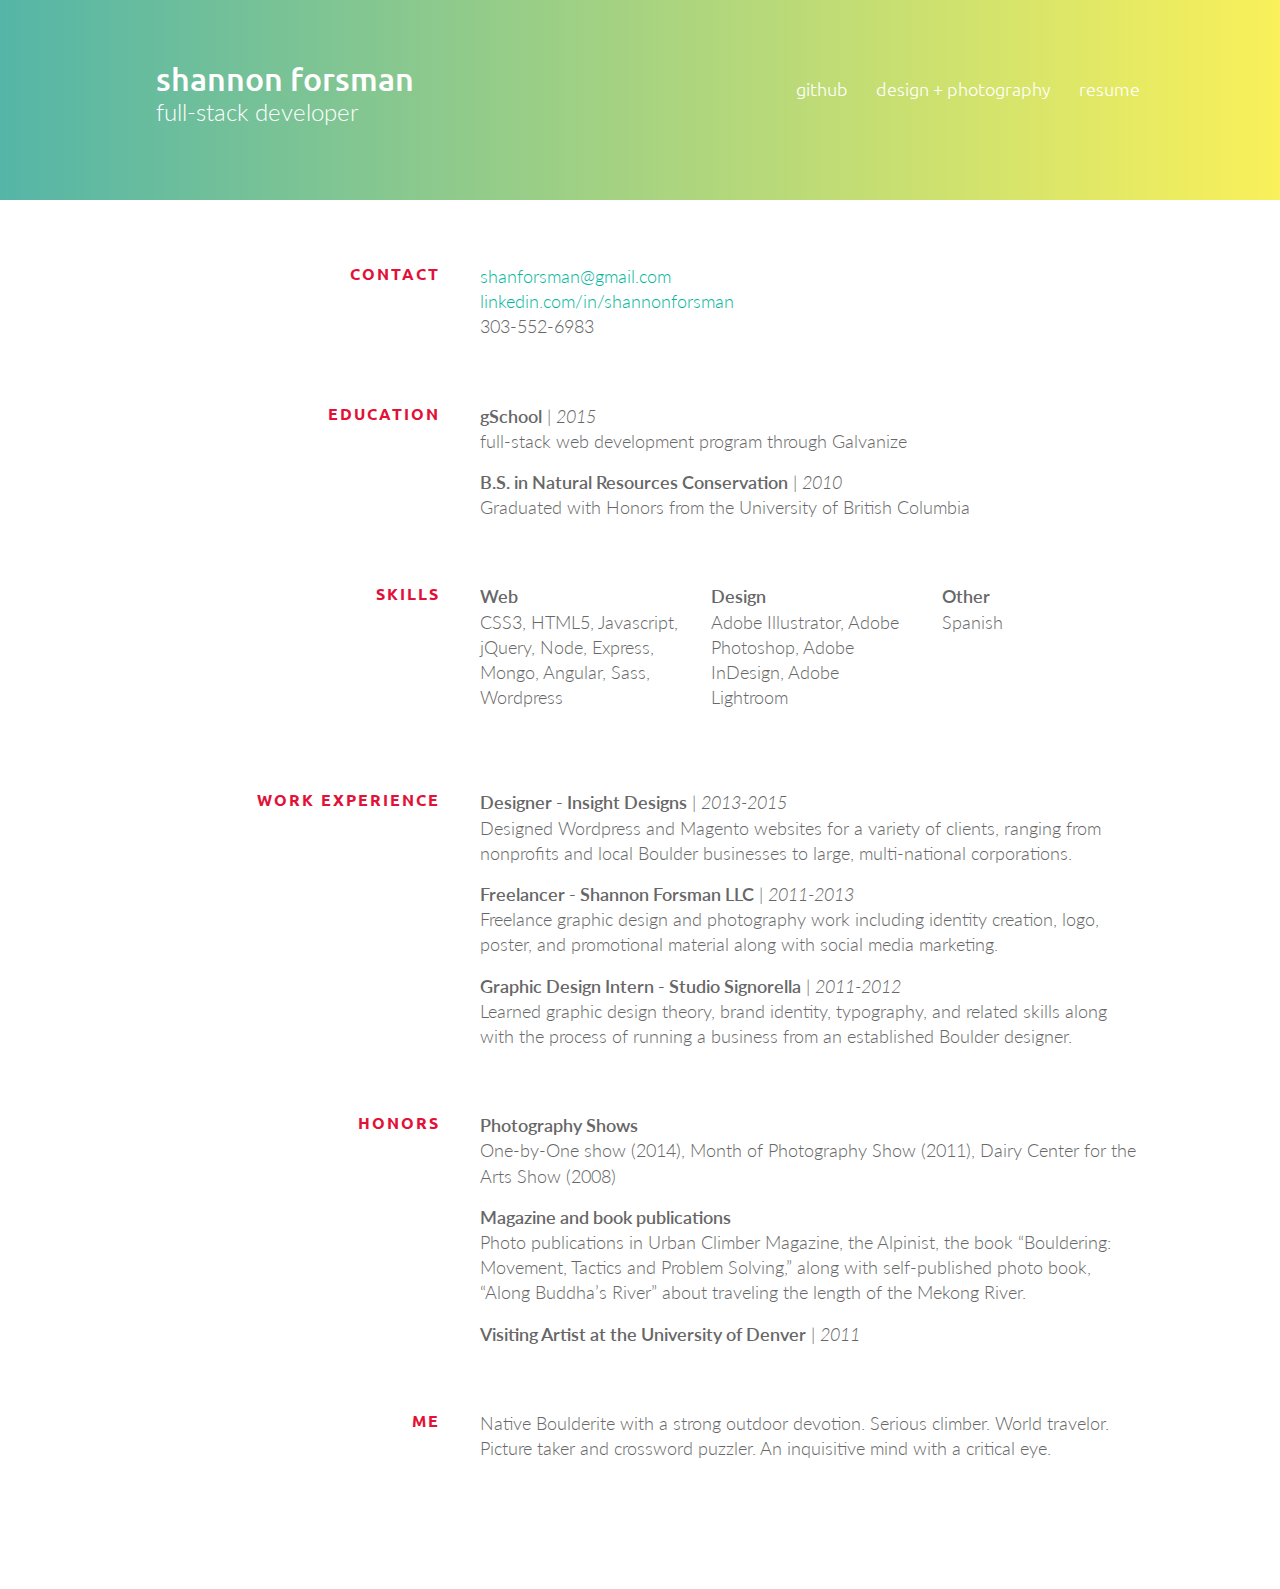
==== resume.html @ 763053ac "updated resume page" ====
<html lang="en">
<head>
  <meta charset="UTF-8">
  <title>shannon forsman</title>
  <link rel="stylesheet" href="css/style.css">
  <meta name="viewport" content="width=device-width, initial-scale=1">
  <script src="http://code.jquery.com/jquery-1.11.3.min.js"></script>
</head>
<body>
<header>
  <div class="gradient"></div>
  <div class="header">
    <a href="index.html">
      <div class="title">
        <h1>shannon forsman</h1>
        <h2>full-stack developer</h2>
      </div>
    </a>
    <nav>
      <a class='nav-links' href='https://github.com/shannonforsman' target='_blank'>github</a><span class="pipe">|</span>
      <a class='nav-links' href='http://www.shannonforsman.com/' target='_blank'>design + photography</a><span class="pipe">|</span>
      <a class='nav-links' href ='resume.html' data-target='contact'>resume</a>
    </nav>
  </div>
</header>
<main class='clearfix resume'>
  <section class="about clearfix">
    <div class="third">
      <h2>Contact</h2>
    </div>
    <div class="two-thirds">
      <p>
        <a href="mailto:shanforsman@gmail.com">shanforsman@gmail.com</a><br>
        <a href="https://www.linkedin.com/in/shannonforsman" target="_blank">linkedin.com/in/shannonforsman</a><br>
        303-552-6983<br>
      </p>
    </div>
  </section>
  <section class="about clearfix">
    <div class="third">
      <h2>Education</h2>
    </div>
    <div class="two-thirds">
      <p><strong>gSchool</strong>  | <em>2015</em><br>full-stack web development program through Galvanize</p>
      <p><strong>B.S. in Natural Resources Conservation</strong> | <em>2010</em><br> Graduated with Honors from the University of British Columbia </p>
    </div>
  </section>
  <section class="about clearfix">
    <div class="third">
      <h2>Skills</h2>
    </div>
    <div class="two-thirds">
      <div class="resume-item"><p><strong>Web</strong><br>CSS3, HTML5, Javascript, jQuery, Node, Express, Mongo, Angular, Sass, Wordpress</p></div>
      <div class="resume-item"><p><strong>Design</strong><br>Adobe Illustrator, Adobe Photoshop, Adobe InDesign, Adobe Lightroom</p></div>
      <div class="resume-item"><p><strong>Other</strong><br>Spanish</p></div>
    </div>
  </section>
  <section class="about clearfix">
    <div class="third">
      <h2>Work Experience</h2>
    </div>
    <div class="two-thirds">
      <p><strong>Designer - Insight Designs</strong> | <em>2013-2015</em><br>Designed Wordpress and Magento websites for a variety of clients, ranging from nonprofits and local Boulder businesses to large, multi-national corporations.</p>
      <p><strong>Freelancer - Shannon Forsman LLC</strong> | <em>2011-2013</em><br> Freelance graphic design and photography work including identity creation, logo, poster, and promotional material along with social media marketing.</p>
      <p><strong>Graphic Design Intern - Studio Signorella</strong> | <em>2011-2012</em><br> Learned graphic design theory, brand identity, typography, and related skills along with the process of running a business from an established Boulder designer.</p>
    </div>
  </section>
  <section class="about clearfix">
    <div class="third">
      <h2>Honors</h2>
    </div>
    <div class="two-thirds">
      <p><strong>Photography Shows</strong><br>One-by-One show (2014), Month of Photography Show (2011), Dairy Center for the Arts Show (2008)</p>
      <p><strong>Magazine and book publications</strong><br>Photo publications in Urban Climber Magazine, the Alpinist, the book “Bouldering: Movement, Tactics and Problem Solving,” along with self-published photo book, “Along Buddha’s River” about traveling the length of the Mekong River.</p>
      <p><strong>Visiting Artist at the University of Denver</strong> | <em>2011</em></p>
    </div>
  </section>
  <section class="about clearfix">
    <div class="third">
      <h2>Me</h2>
    </div>
    <div class="two-thirds">
      <p>Native Boulderite with a strong outdoor devotion. Serious climber. World travelor. Picture taker and crossword puzzler. An inquisitive mind with a critical eye.</p>
    </div>
  </section>

</main>
<script src='client.js'></script>
</body>
</html>
---- css/style.css ----
/* http://meyerweb.com/eric/tools/css/reset/
   v2.0 | 20110126
   License: none (public domain)
*/
@import url(http://fonts.googleapis.com/css?family=Lato:400,400italic,300,300italic,100,700);
@import url(http://fonts.googleapis.com/css?family=Ubuntu:400,500,700,300);
html, body, div, span, applet, object, iframe,
h1, h2, h3, h4, h5, h6, p, blockquote, pre,
a, abbr, acronym, address, big, cite, code,
del, dfn, em, img, ins, kbd, q, s, samp,
small, strike, strong, sub, sup, tt, var,
b, u, i, center,
dl, dt, dd, ol, ul, li,
fieldset, form, label, legend,
table, caption, tbody, tfoot, thead, tr, th, td,
article, aside, canvas, details, embed,
figure, figcaption, footer, header, hgroup,
menu, nav, output, ruby, section, summary,
time, mark, audio, video {
  margin: 0;
  padding: 0;
  border: 0;
  font-size: 100%;
  font: inherit;
  vertical-align: baseline; }

/* HTML5 display-role reset for older browsers */
article, aside, details, figcaption, figure,
footer, header, hgroup, menu, nav, section {
  display: block; }

body {
  line-height: 1; }

ol, ul {
  list-style: none; }

blockquote, q {
  quotes: none; }

blockquote:before, blockquote:after,
q:before, q:after {
  content: '';
  content: none; }

table {
  border-collapse: collapse;
  border-spacing: 0; }

.clearfix:after {
  visibility: hidden;
  display: block;
  font-size: 0;
  content: " ";
  clear: both;
  height: 0; }

* html .clearfix {
  zoom: 1; }

/* IE6 */
*:first-child + html .clearfix {
  zoom: 1; }

/* IE7 */
h1 {
  font-family: 'Ubuntu';
  color: #fff;
  font-weight: 500;
  font-size: 32px;
  line-height: 1.2em; }

h2 {
  color: #fff;
  font-family: 'lato';
  font-weight: 300;
  font-size: 24px;
  line-height: 1.2em; }

.about h2 {
  color: #e21137;
  text-transform: uppercase;
  font-size: 16px;
  letter-spacing: 2px;
  font-weight: 600;
  text-align: right;
  font-family: 'ubuntu'; }

h3 {
  font-family: 'lato';
  font-size: 20px;
  text-transform: uppercase;
  font-weight: 600;
  letter-spacing: 2px;
  margin-bottom: 16px; }

a {
  text-decoration: none;
  font-family: 'lato';
  cursor: pointer;
  color: #05b69c;
  text-transform: lowercase; }
  a:hover {
    -webkit-transition: all 0.3s ease;
    -moz-transition: all 0.3s ease;
    -o-transition: all 0.3s ease;
    transition: all 0.3s ease;
    color: #03DEBE; }

nav a {
  color: #fff;
  margin-left: 24px;
  font-weight: 300;
  font-size: 18px;
  font-family: 'ubuntu'; }
  nav a:hover {
    color: #fff; }

.inner {
  font-weight: 300; }
  .inner p {
    color: #fff;
    font-family: 'lato'; }
  .inner a {
    border-bottom: 1px solid;
    margin-left: 0;
    font-family: 'lato'; }
    .inner a:hover {
      opacity: .7; }

p {
  font-family: 'lato';
  color: #676767;
  font-weight: 300;
  font-size: 18px;
  line-height: 1.4em; }

.project-info p {
  line-height: 1.2em;
  margin-bottom: 16px; }

.project-link {
  margin-left: 16px; }

em {
  font-weight: 300;
  font-style: italic; }

strong {
  font-weight: 600; }

.resume p {
  margin-bottom: 16px; }

*, *:after, *:before {
  box-sizing: border-box; }

main {
  padding: 64px 0;
  width: 1000px;
  margin: 0 auto; }

.two-thirds {
  width: 66%;
  float: right;
  clear: right; }
  .two-thirds .show {
    height: 40px;
    width: 100%;
    background: #e21137; }

.item, .resume-item {
  width: 30%;
  float: left;
  margin-right: 5%;
  margin-bottom: 16px;
  position: relative; }
  .item:nth-child(3n), .resume-item:nth-child(3n) {
    margin-right: 0; }

.item {
  height: 88px; }

.third {
  width: 30%;
  float: left;
  clear: left; }

.portfolio {
  clear: both; }

.about {
  margin-bottom: 48px; }

.show {
  display: none; }

.show.portfolio {
  display: block;
  height: 298px;
  position: relative; }
  .show.portfolio:hover .project-info {
    -webkit-transition: all 0.4s ease;
    -moz-transition: all 0.4s ease;
    -o-transition: all 0.4s ease;
    transition: all 0.4s ease;
    opacity: 1; }
  .show.portfolio:hover .color {
    -webkit-transition: all 0.4s ease;
    -moz-transition: all 0.4s ease;
    -o-transition: all 0.4s ease;
    transition: all 0.4s ease;
    opacity: .2; }
  .show.portfolio .color {
    background-color: #fff;
    position: absolute;
    top: 0;
    height: 100%;
    width: 100%;
    opacity: 0; }

.overlay {
  -webkit-transition: all 0.4s ease;
  -moz-transition: all 0.4s ease;
  -o-transition: all 0.4s ease;
  transition: all 0.4s ease;
  position: absolute;
  height: 100%;
  width: 100%;
  background-color: #d1d1d1;
  opacity: .5; }
  .overlay:hover {
    cursor: pointer;
    opacity: 0;
    -webkit-transition: all 0.4s ease;
    -moz-transition: all 0.4s ease;
    -o-transition: all 0.4s ease;
    transition: all 0.4s ease; }

.project-info {
  position: absolute;
  top: 16px;
  left: 16px;
  z-index: 200;
  width: 50%;
  background: #fff;
  padding: 16px;
  line-height: 1.2em;
  box-shadow: 2px 2px 10px rgba(0, 0, 0, 0.2); }

.pipe {
  display: none; }

header {
  width: 100%;
  background-image: url("../images/mountains.jpg");
  height: 200px;
  background-repeat: no-repeat;
  background-size: auto;
  background-size: cover;
  position: relative; }
  header .gradient {
    width: 100%;
    height: 100%;
    position: absolute;
    background: #2aa391;
    /* Old browsers */
    background: -moz-linear-gradient(left, #2aa391 0%, #f8ed31 100%);
    /* FF3.6+ */
    background: -webkit-gradient(linear, left left, left right, color-stop(0%, #2aa391), color-stop(100%, #f8ed31));
    /* Chrome,Safari4+ */
    background: -webkit-linear-gradient(left, #2aa391 0%, #f8ed31 100%);
    /* Chrome10+,Safari5.1+ */
    background: -o-linear-gradient(left, #2aa391 0%, #f8ed31 100%);
    /* Opera 11.10+ */
    background: -ms-linear-gradient(left, #2aa391 0%, #f8ed31 100%);
    /* IE10+ */
    background: linear-gradient(to right, #2aa391 0%, #f8ed31 100%);
    /* W3C */
    filter: progid:DXImageTransform.Microsoft.gradient( startColorstr='#ffffff', endColorstr='#000000',GradientType=0 );
    /* IE6-9 */
    opacity: .8; }

.header {
  z-index: 200;
  position: relative;
  width: 1000px;
  margin: 0 auto;
  padding: 48px 0; }
  .header .title {
    /*     border: 3px solid $white;
 */
    padding: 12px 16px 16px;
    width: 50%;
    float: left; }
  .header nav {
    width: 50%;
    float: right;
    text-align: right;
    margin-top: 32px; }

.inner {
  display: none; }

.content {
  -webkit-transition: background-color 0.3s ease;
  -moz-transition: background-color 0.3s ease;
  -o-transition: background-color 0.3s ease;
  transition: background-color 0.3s ease;
  display: block;
  position: relative;
  background-color: none;
  height: 87px;
  float: right;
  margin-top: 16px;
  padding: 16px 32px 16px 8px; }
  .content .close {
    position: absolute;
    top: 22px;
    right: 0px;
    width: 16px;
    -webkit-transition: all 0.3s ease;
    -moz-transition: all 0.3s ease;
    -o-transition: all 0.3s ease;
    transition: all 0.3s ease; }
    .content .close:hover {
      cursor: pointer;
      opacity: .6;
      -webkit-transition: all 0.3s ease;
      -moz-transition: all 0.3s ease;
      -o-transition: all 0.3s ease;
      transition: all 0.3s ease; }

.item[data-grid*='1'] {
  background-image: url("../images/fire-tracker-thumb.jpg");
  background-size: cover; }

.item[data-grid*='2'] {
  background-image: url("../images/article-thumb.jpg");
  background-size: cover; }

.item[data-grid*='3'] {
  background-image: url("../images/sun-dial-thumb.jpg");
  background-size: cover; }

.item[data-grid*='4'] {
  background-image: url("../images/calculator-thumb.jpg");
  background-size: cover; }

.item[data-grid*='5'] {
  background-image: url("../images/tic-tac-toe-thumb.jpg");
  background-size: cover; }

.item[data-grid*='6'] {
  background-image: url("../images/reddit-thumb.jpg");
  background-size: cover; }

.item[data-grid*='7'] {
  background-image: url("../images/slideshow-thumb.jpg");
  background-size: cover; }

.item[data-grid*='8'] {
  background-image: url("../images/background-thumb.jpg");
  background-size: cover; }

#item1 {
  background-image: url("../images/fire-tracker.jpg");
  background-size: cover; }

#item2 {
  background-image: url("../images/article.jpg");
  background-size: cover; }

#item3 {
  background-image: url("../images/sun-dial.jpg");
  background-size: cover; }

#item4 {
  background-image: url("../images/calculator.jpg");
  background-size: cover; }

#item5 {
  background-image: url("../images/tic-tac-toe.jpg");
  background-size: cover; }

#item6 {
  background-image: url("../images/reddit.jpg");
  background-size: cover; }

#item7 {
  background-image: url("../images/slideshow.jpg");
  background-size: cover; }

#item8 {
  background-image: url("../images/background.jpg");
  background-size: cover; }

@media (max-width: 1060px) {
  main {
    width: 90%; }
  .header {
    width: 90%; } }

@media (max-width: 850px) {
  .about .third, .about .two-thirds {
    width: 100%; }
    .about .third h2, .about .two-thirds h2 {
      text-align: left; }
  h1 {
    width: 200px;
    float: left;
    font-size: 24px; }
  h2 {
    width: 250px;
    float: left;
    font-weight: 300;
    margin-bottom: 8px; }
  header {
    height: 170px; }
  .header {
    padding-top: 32px; }
    .header .title {
      width: 100%;
      float: left;
      padding: 0; }
    .header nav {
      width: 100%;
      margin-top: 8px;
      float: left;
      text-align: left; }
      .header nav .content {
        float: left;
        margin-top: 16px;
        padding: 0 48px 16px 0; }
        .header nav .content .close {
          top: 7px; }
      .header nav a {
        color: #484848;
        margin-left: 0;
        margin-right: 12px;
        margin-left: 12px; }
        .header nav a:first-child {
          margin-left: 0; }
      .header nav p {
        color: #484848;
        font-weight: 500; }
  .project-info {
    width: 90%;
    left: 5%; }
  .item {
    height: 68px;
    margin-bottom: 8px; }
  .show.portfolio {
    height: 219px; }
  .third {
    width: 32%; }
  .pipe {
    display: inline;
    color: #484848; } }

@media (max-width: 650px) {
  main {
    padding: 32px 0; }
  .third.grid {
    width: 100%; }
    .third.grid .item {
      width: 18%;
      margin-right: 2.5%;
      margin-bottom: 12px;
      height: 8 0px; }
      .third.grid .item:nth-child(5n) {
        margin-right: 0; }
  .two-thirds {
    width: 100%; }
  .about {
    margin-bottom: 16px; }
  .grid .item {
    height: 58px;
    margin-bottom: 8px; }
  .header nav a {
    color: #484848;
    margin-left: 0;
    margin-right: 6px;
    margin-left: 6px;
    font-size: 14px;
    font-weight: 500; }
  .header nav p {
    font-size: 14px;
    font-weight: 500;
    line-height: 1.2em; }
  .header nav .content {
    margin-top: 10px; }
    .header nav .content .close {
      top: 2px; } }
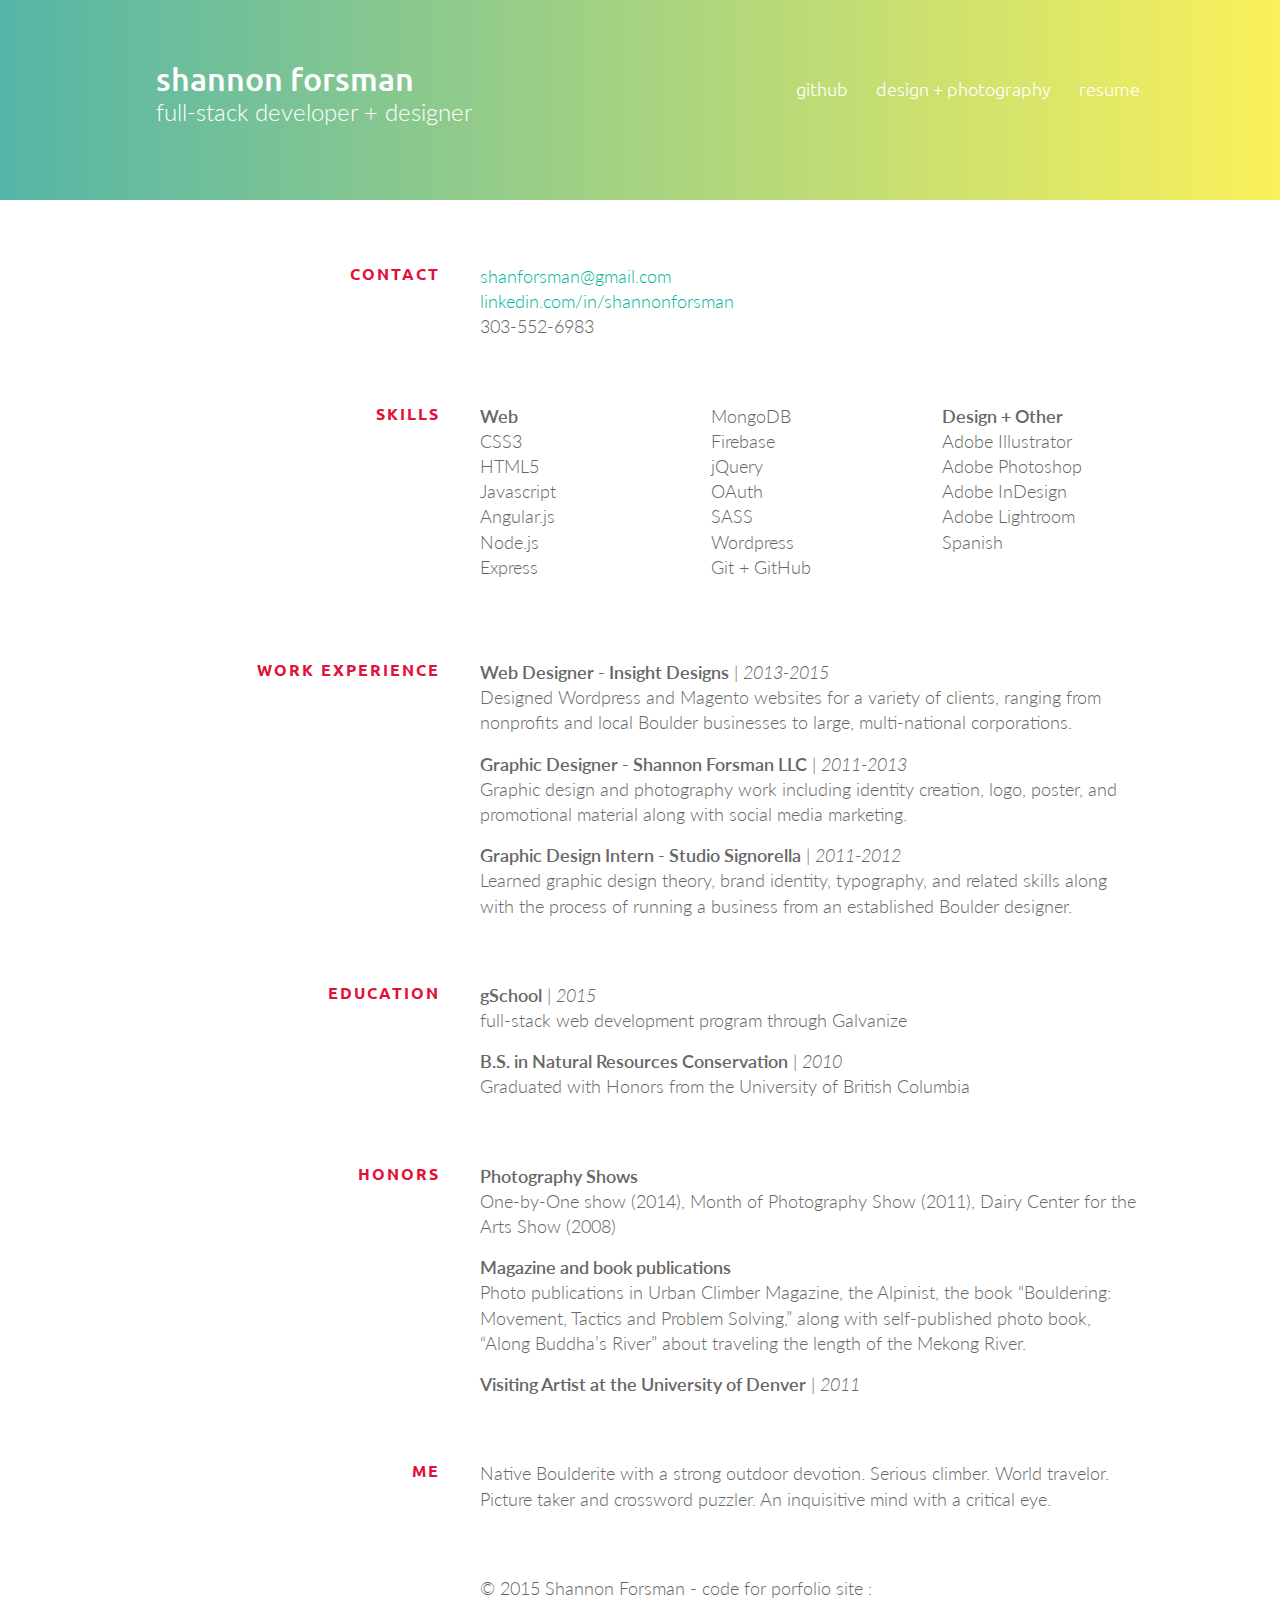
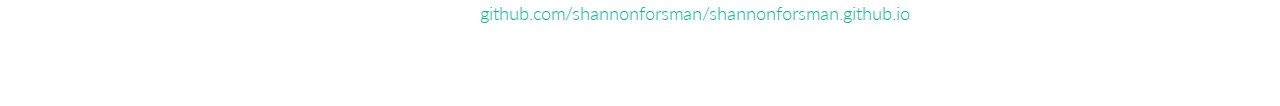
==== commit 8de5a899: "text update" ====
--- a/resume.html
+++ b/resume.html
@@ -13,7 +13,7 @@
     <a href="index.html">
       <div class="title">
         <h1>shannon forsman</h1>
-        <h2>full-stack developer</h2>
+        <h2>full-stack developer + designer</h2>
       </div>
     </a>
     <nav>
@@ -38,21 +38,18 @@
   </section>
   <section class="about clearfix">
     <div class="third">
-      <h2>Education</h2>
-    </div>
-    <div class="two-thirds">
-      <p><strong>gSchool</strong>  | <em>2015</em><br>full-stack web development program through Galvanize</p>
-      <p><strong>B.S. in Natural Resources Conservation</strong> | <em>2010</em><br> Graduated with Honors from the University of British Columbia </p>
-    </div>
-  </section>
-  <section class="about clearfix">
-    <div class="third">
       <h2>Skills</h2>
     </div>
     <div class="two-thirds">
-      <div class="resume-item"><p><strong>Web</strong><br>CSS3, HTML5, Javascript, jQuery, Node, Express, Mongo, Angular, Sass, Wordpress</p></div>
-      <div class="resume-item"><p><strong>Design</strong><br>Adobe Illustrator, Adobe Photoshop, Adobe InDesign, Adobe Lightroom</p></div>
-      <div class="resume-item"><p><strong>Other</strong><br>Spanish</p></div>
+      <div class="resume-item">
+        <p><strong>Web</strong><br>CSS3<br>HTML5<br>Javascript<br>Angular.js<br>Node.js<br>Express<br>
+      </div>
+      <div class="resume-item">
+        <p>
+          MongoDB<br>Firebase<br>jQuery<br>OAuth<br> SASS<br>Wordpress<br>Git + GitHub
+          </p>
+        </p></div>
+      <div class="resume-item"><p><strong>Design + Other</strong><br>Adobe Illustrator<br> Adobe Photoshop<br> Adobe InDesign<br> Adobe Lightroom<br> Spanish</p></div>
     </div>
   </section>
   <section class="about clearfix">
@@ -60,9 +57,18 @@
       <h2>Work Experience</h2>
     </div>
     <div class="two-thirds">
-      <p><strong>Designer - Insight Designs</strong> | <em>2013-2015</em><br>Designed Wordpress and Magento websites for a variety of clients, ranging from nonprofits and local Boulder businesses to large, multi-national corporations.</p>
-      <p><strong>Freelancer - Shannon Forsman LLC</strong> | <em>2011-2013</em><br> Freelance graphic design and photography work including identity creation, logo, poster, and promotional material along with social media marketing.</p>
+      <p><strong>Web Designer - Insight Designs</strong> | <em>2013-2015</em><br>Designed Wordpress and Magento websites for a variety of clients, ranging from nonprofits and local Boulder businesses to large, multi-national corporations.</p>
+      <p><strong>Graphic Designer - Shannon Forsman LLC</strong> | <em>2011-2013</em><br> Graphic design and photography work including identity creation, logo, poster, and promotional material along with social media marketing.</p>
       <p><strong>Graphic Design Intern - Studio Signorella</strong> | <em>2011-2012</em><br> Learned graphic design theory, brand identity, typography, and related skills along with the process of running a business from an established Boulder designer.</p>
+    </div>
+  </section>
+  <section class="about clearfix">
+    <div class="third">
+      <h2>Education</h2>
+    </div>
+    <div class="two-thirds">
+      <p><strong>gSchool</strong>  | <em>2015</em><br>full-stack web development program through Galvanize</p>
+      <p><strong>B.S. in Natural Resources Conservation</strong> | <em>2010</em><br> Graduated with Honors from the University of British Columbia </p>
     </div>
   </section>
   <section class="about clearfix">
@@ -83,7 +89,10 @@
       <p>Native Boulderite with a strong outdoor devotion. Serious climber. World travelor. Picture taker and crossword puzzler. An inquisitive mind with a critical eye.</p>
     </div>
   </section>
-
+  <footer class="two-thirds">
+    <p>© 2015 Shannon Forsman - code for porfolio site : <a href="https://github.com/shannonforsman/shannonforsman.github.io" target="_blank">github.com/shannonforsman/shannonforsman.github.io</a>
+    </p>
+  </footer>
 </main>
 <script src='client.js'></script>
 </body>
--- a/css/style.css
+++ b/css/style.css
@@ -166,8 +166,7 @@
   clear: right; }
   .two-thirds .show {
     height: 40px;
-    width: 100%;
-    background: #e21137; }
+    width: 100%; }
 
 .item, .resume-item {
   width: 30%;
@@ -340,26 +339,30 @@
   background-size: cover; }
 
 .item[data-grid*='3'] {
+  background-image: url("../images/tea-shop-thumb.jpg");
+  background-size: cover; }
+
+.item[data-grid*='4'] {
   background-image: url("../images/sun-dial-thumb.jpg");
   background-size: cover; }
 
-.item[data-grid*='4'] {
+.item[data-grid*='5'] {
   background-image: url("../images/calculator-thumb.jpg");
   background-size: cover; }
 
-.item[data-grid*='5'] {
+.item[data-grid*='6'] {
   background-image: url("../images/tic-tac-toe-thumb.jpg");
   background-size: cover; }
 
-.item[data-grid*='6'] {
+.item[data-grid*='7'] {
   background-image: url("../images/reddit-thumb.jpg");
   background-size: cover; }
 
-.item[data-grid*='7'] {
+.item[data-grid*='8'] {
   background-image: url("../images/slideshow-thumb.jpg");
   background-size: cover; }
 
-.item[data-grid*='8'] {
+.item[data-grid*='9'] {
   background-image: url("../images/background-thumb.jpg");
   background-size: cover; }
 
@@ -372,26 +375,30 @@
   background-size: cover; }
 
 #item3 {
+  background-image: url("../images/tea-shop.jpg");
+  background-size: cover; }
+
+#item4 {
   background-image: url("../images/sun-dial.jpg");
   background-size: cover; }
 
-#item4 {
+#item5 {
   background-image: url("../images/calculator.jpg");
   background-size: cover; }
 
-#item5 {
+#item6 {
   background-image: url("../images/tic-tac-toe.jpg");
   background-size: cover; }
 
-#item6 {
+#item7 {
   background-image: url("../images/reddit.jpg");
   background-size: cover; }
 
-#item7 {
+#item8 {
   background-image: url("../images/slideshow.jpg");
   background-size: cover; }
 
-#item8 {
+#item9 {
   background-image: url("../images/background.jpg");
   background-size: cover; }
 
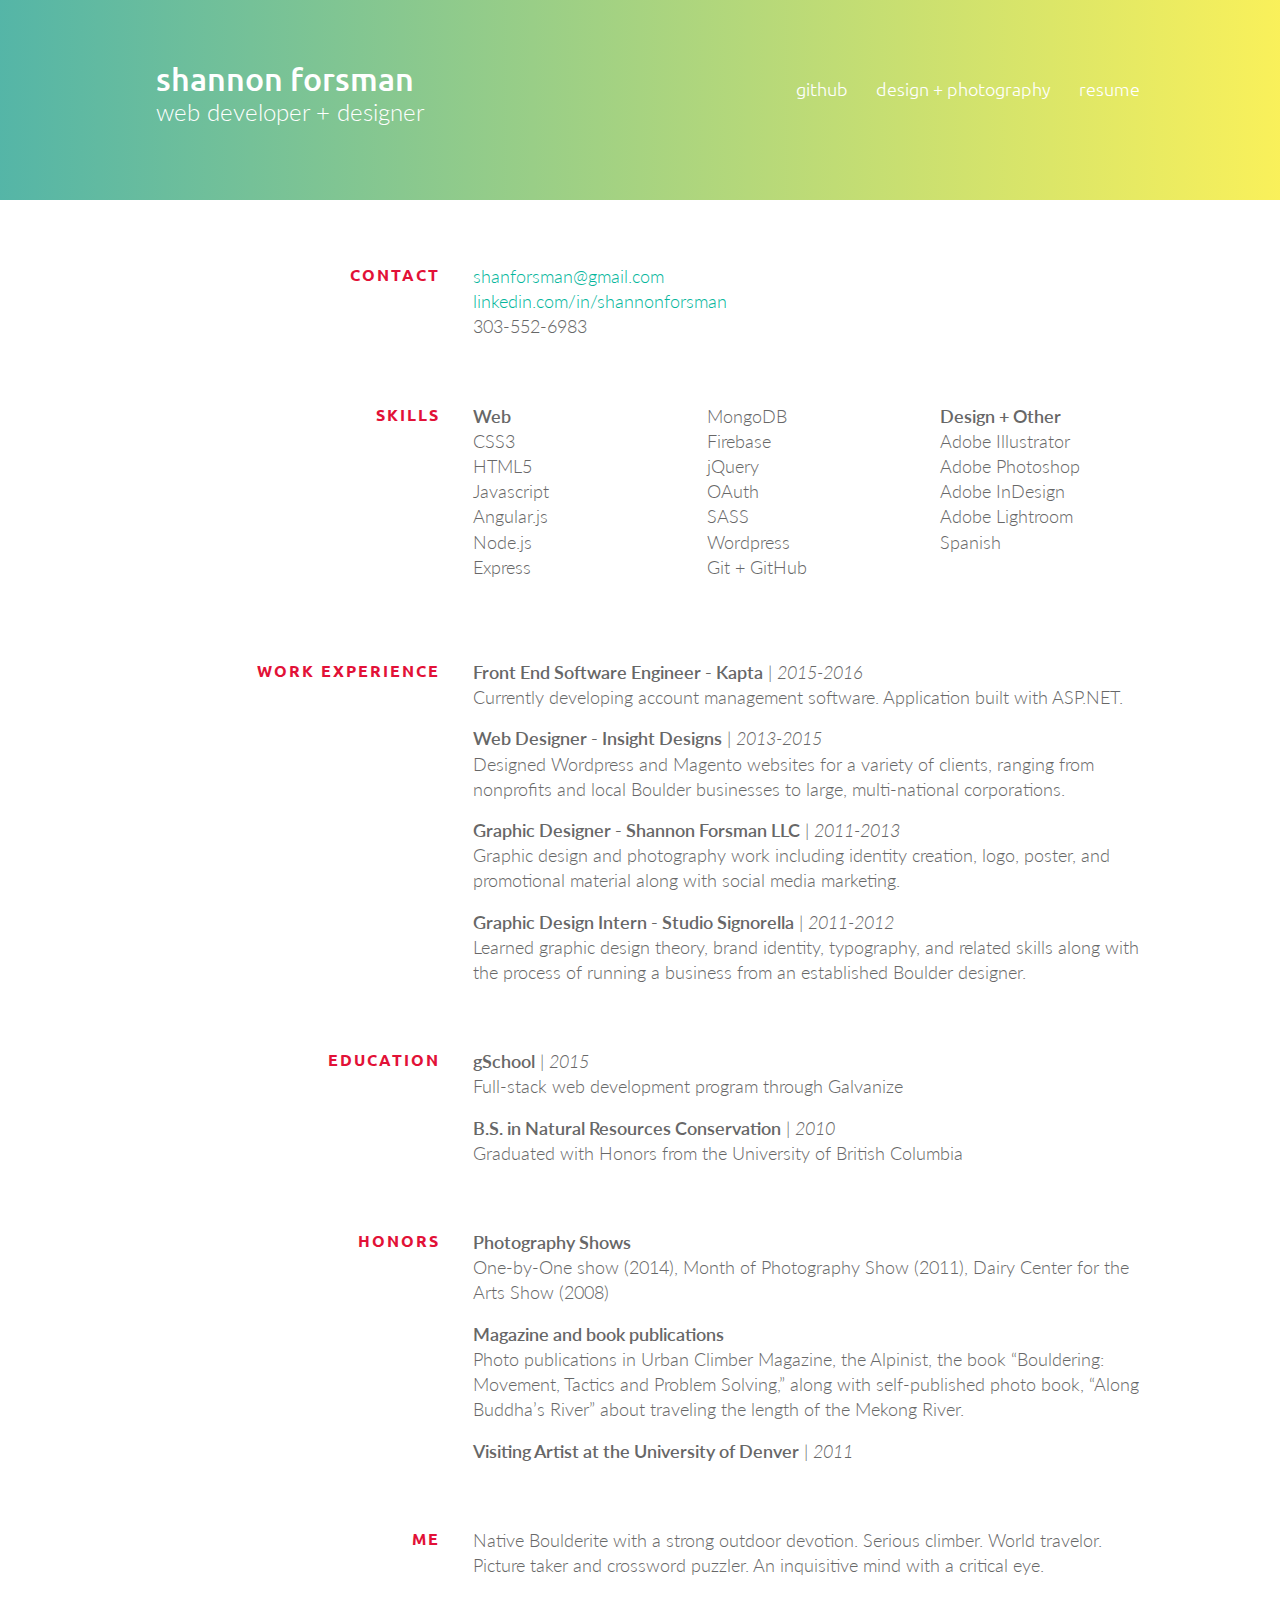
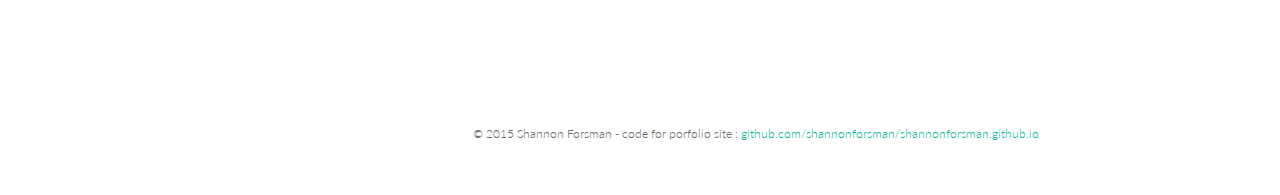
==== commit ce0b2111: "added job to resume" ====
--- a/resume.html
+++ b/resume.html
@@ -13,7 +13,7 @@
     <a href="index.html">
       <div class="title">
         <h1>shannon forsman</h1>
-        <h2>full-stack developer + designer</h2>
+        <h2>web developer + designer</h2>
       </div>
     </a>
     <nav>
@@ -57,6 +57,7 @@
       <h2>Work Experience</h2>
     </div>
     <div class="two-thirds">
+      <p><strong>Front End Software Engineer - Kapta</strong> | <em>2015-2016</em><br>Currently developing account management software. Application built with ASP.NET.</p>
       <p><strong>Web Designer - Insight Designs</strong> | <em>2013-2015</em><br>Designed Wordpress and Magento websites for a variety of clients, ranging from nonprofits and local Boulder businesses to large, multi-national corporations.</p>
       <p><strong>Graphic Designer - Shannon Forsman LLC</strong> | <em>2011-2013</em><br> Graphic design and photography work including identity creation, logo, poster, and promotional material along with social media marketing.</p>
       <p><strong>Graphic Design Intern - Studio Signorella</strong> | <em>2011-2012</em><br> Learned graphic design theory, brand identity, typography, and related skills along with the process of running a business from an established Boulder designer.</p>
@@ -67,7 +68,7 @@
       <h2>Education</h2>
     </div>
     <div class="two-thirds">
-      <p><strong>gSchool</strong>  | <em>2015</em><br>full-stack web development program through Galvanize</p>
+      <p><strong>gSchool</strong>  | <em>2015</em><br>Full-stack web development program through Galvanize</p>
       <p><strong>B.S. in Natural Resources Conservation</strong> | <em>2010</em><br> Graduated with Honors from the University of British Columbia </p>
     </div>
   </section>
--- a/css/style.css
+++ b/css/style.css
@@ -84,7 +84,8 @@
   letter-spacing: 2px;
   font-weight: 600;
   text-align: right;
-  font-family: 'ubuntu'; }
+  font-family: 'ubuntu';
+  line-height: 1.4em; }
 
 h3 {
   font-family: 'lato';
@@ -156,12 +157,12 @@
   box-sizing: border-box; }
 
 main {
-  padding: 64px 0;
+  padding: 64px 0 0;
   width: 1000px;
   margin: 0 auto; }
 
 .two-thirds {
-  width: 66%;
+  width: 66.66%;
   float: right;
   clear: right; }
   .two-thirds .show {
@@ -249,6 +250,17 @@
 
 .pipe {
   display: none; }
+
+footer {
+  margin-top: 48px;
+  display: block;
+  clear: both;
+  width: 100%;
+  position: relative; }
+  footer p {
+    text-align: left;
+    padding: 36px 0;
+    font-size: 12px; }
 
 header {
   width: 100%;
@@ -287,8 +299,6 @@
   margin: 0 auto;
   padding: 48px 0; }
   .header .title {
-    /*     border: 3px solid $white;
- */
     padding: 12px 16px 16px;
     width: 50%;
     float: left; }
@@ -331,19 +341,19 @@
       transition: all 0.3s ease; }
 
 .item[data-grid*='1'] {
+  background-image: url("../images/cluster-thumb.jpg");
+  background-size: cover; }
+
+.item[data-grid*='2'] {
   background-image: url("../images/fire-tracker-thumb.jpg");
   background-size: cover; }
 
-.item[data-grid*='2'] {
+.item[data-grid*='3'] {
   background-image: url("../images/article-thumb.jpg");
   background-size: cover; }
 
-.item[data-grid*='3'] {
+.item[data-grid*='4'] {
   background-image: url("../images/tea-shop-thumb.jpg");
-  background-size: cover; }
-
-.item[data-grid*='4'] {
-  background-image: url("../images/sun-dial-thumb.jpg");
   background-size: cover; }
 
 .item[data-grid*='5'] {
@@ -355,31 +365,31 @@
   background-size: cover; }
 
 .item[data-grid*='7'] {
+  background-image: url("../images/slideshow-thumb.jpg");
+  background-size: cover; }
+
+.item[data-grid*='8'] {
+  background-image: url("../images/background-thumb.jpg");
+  background-size: cover; }
+
+.item[data-grid*='9'] {
   background-image: url("../images/reddit-thumb.jpg");
   background-size: cover; }
 
-.item[data-grid*='8'] {
-  background-image: url("../images/slideshow-thumb.jpg");
-  background-size: cover; }
-
-.item[data-grid*='9'] {
-  background-image: url("../images/background-thumb.jpg");
-  background-size: cover; }
-
 #item1 {
+  background-image: url("../images/cluster.jpg");
+  background-size: cover; }
+
+#item2 {
   background-image: url("../images/fire-tracker.jpg");
   background-size: cover; }
 
-#item2 {
+#item3 {
   background-image: url("../images/article.jpg");
   background-size: cover; }
 
-#item3 {
+#item4 {
   background-image: url("../images/tea-shop.jpg");
-  background-size: cover; }
-
-#item4 {
-  background-image: url("../images/sun-dial.jpg");
   background-size: cover; }
 
 #item5 {
@@ -391,15 +401,15 @@
   background-size: cover; }
 
 #item7 {
+  background-image: url("../images/slideshow.jpg");
+  background-size: cover; }
+
+#item8 {
+  background-image: url("../images/background.jpg");
+  background-size: cover; }
+
+#item9 {
   background-image: url("../images/reddit.jpg");
-  background-size: cover; }
-
-#item8 {
-  background-image: url("../images/slideshow.jpg");
-  background-size: cover; }
-
-#item9 {
-  background-image: url("../images/background.jpg");
   background-size: cover; }
 
 @media (max-width: 1060px) {
@@ -414,16 +424,16 @@
     .about .third h2, .about .two-thirds h2 {
       text-align: left; }
   h1 {
-    width: 200px;
+    width: 100%;
     float: left;
     font-size: 24px; }
   h2 {
-    width: 250px;
+    width: 100%;
     float: left;
     font-weight: 300;
     margin-bottom: 8px; }
   header {
-    height: 170px; }
+    height: 160px; }
   .header {
     padding-top: 32px; }
     .header .title {
@@ -474,7 +484,7 @@
       width: 18%;
       margin-right: 2.5%;
       margin-bottom: 12px;
-      height: 8 0px; }
+      height: 8  0px; }
       .third.grid .item:nth-child(5n) {
         margin-right: 0; }
   .two-thirds {
@@ -491,11 +501,20 @@
     margin-left: 6px;
     font-size: 14px;
     font-weight: 500; }
-  .header nav p {
+  .header nav p, .header nav .project-info p {
     font-size: 14px;
     font-weight: 500;
     line-height: 1.2em; }
   .header nav .content {
     margin-top: 10px; }
     .header nav .content .close {
-      top: 2px; } }
+      top: 2px; }
+  .portfolio .project-info p {
+    font-size: 14px;
+    font-weight: 500; }
+  .resume-item {
+    width: 100%; }
+    .resume-item:first-child {
+      margin-bottom: 0; }
+      .resume-item:first-child p {
+        margin-bottom: 0; } }
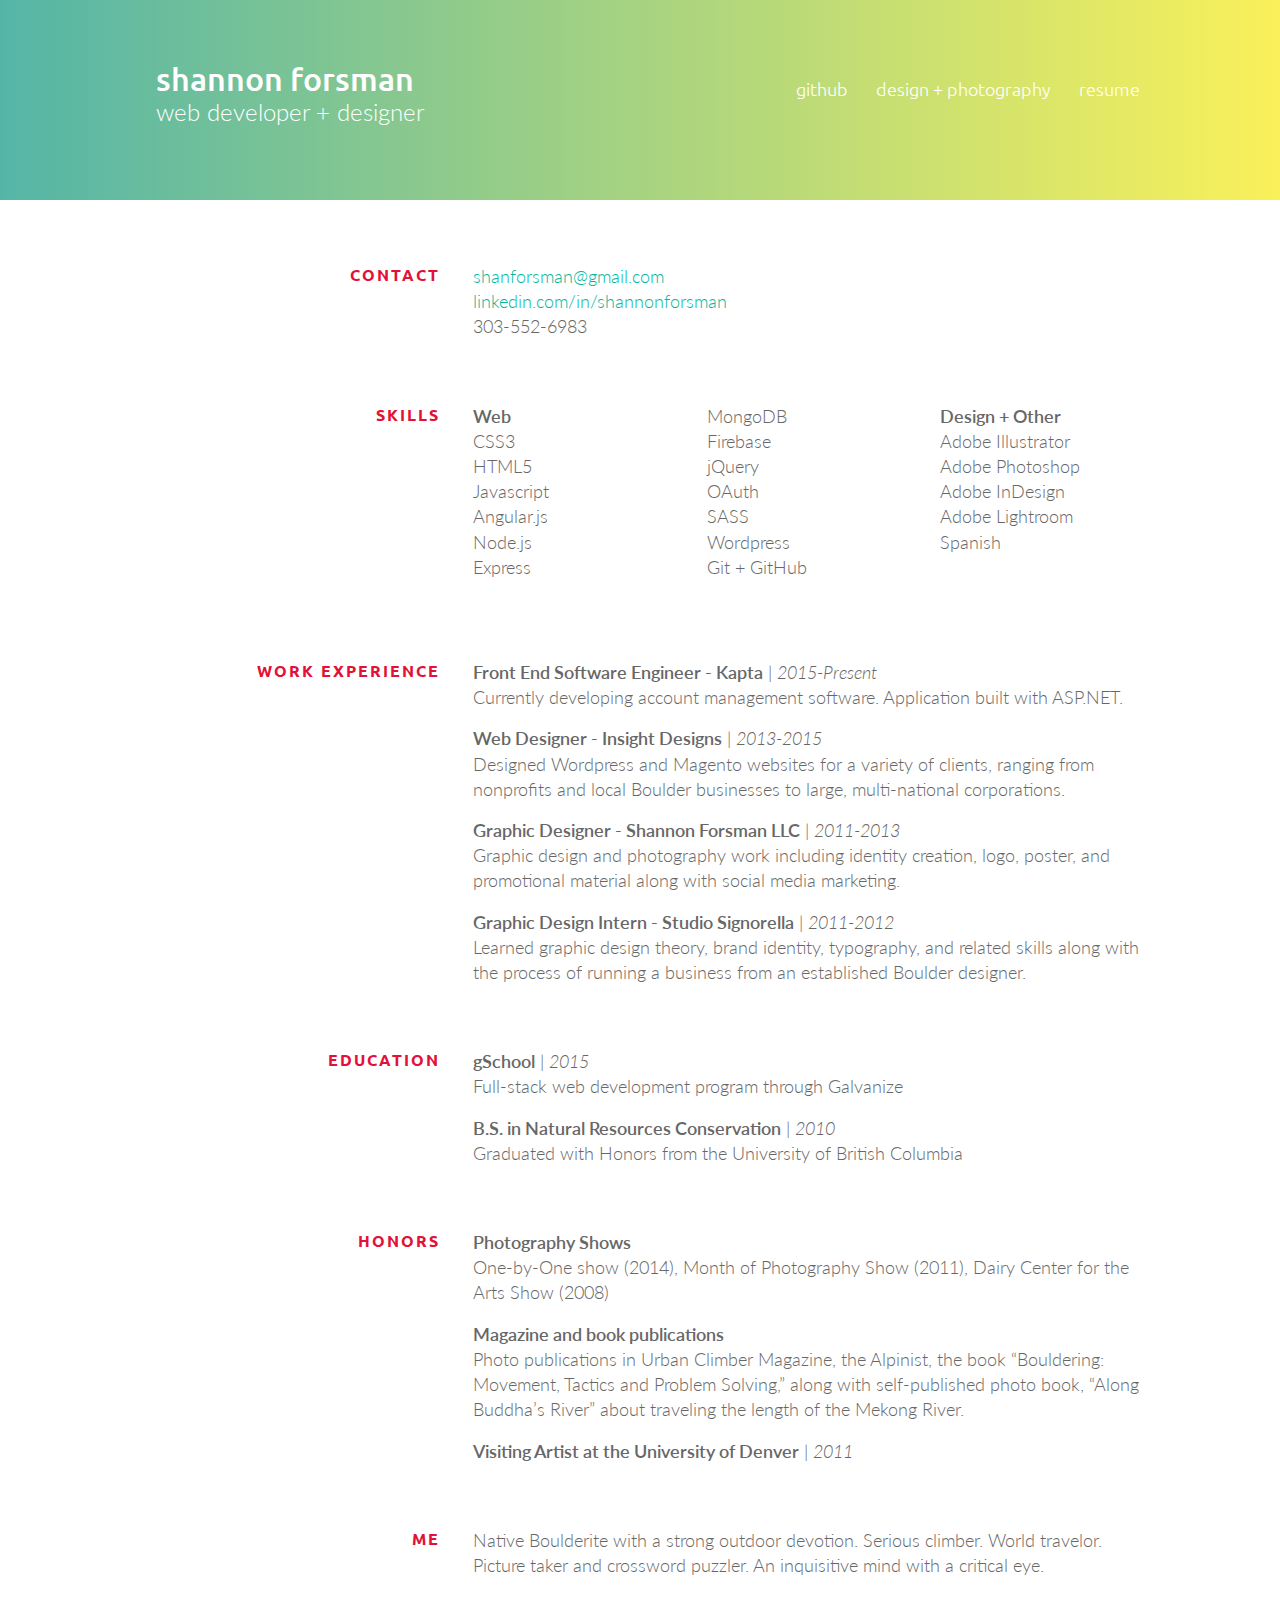
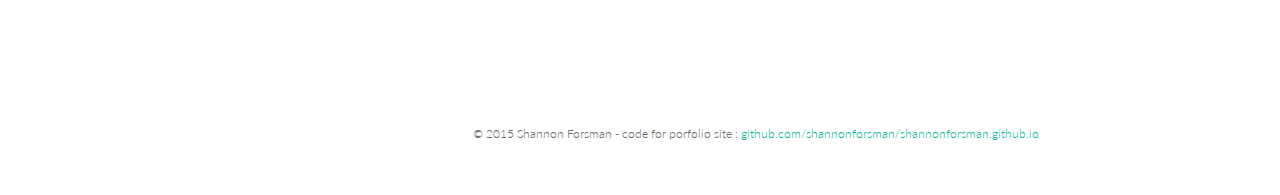
==== commit 25421d98: "small update" ====
--- a/resume.html
+++ b/resume.html
@@ -57,7 +57,7 @@
       <h2>Work Experience</h2>
     </div>
     <div class="two-thirds">
-      <p><strong>Front End Software Engineer - Kapta</strong> | <em>2015-2016</em><br>Currently developing account management software. Application built with ASP.NET.</p>
+      <p><strong>Front End Software Engineer - Kapta</strong> | <em>2015-Present</em><br>Currently developing account management software. Application built with ASP.NET.</p>
       <p><strong>Web Designer - Insight Designs</strong> | <em>2013-2015</em><br>Designed Wordpress and Magento websites for a variety of clients, ranging from nonprofits and local Boulder businesses to large, multi-national corporations.</p>
       <p><strong>Graphic Designer - Shannon Forsman LLC</strong> | <em>2011-2013</em><br> Graphic design and photography work including identity creation, logo, poster, and promotional material along with social media marketing.</p>
       <p><strong>Graphic Design Intern - Studio Signorella</strong> | <em>2011-2012</em><br> Learned graphic design theory, brand identity, typography, and related skills along with the process of running a business from an established Boulder designer.</p>
